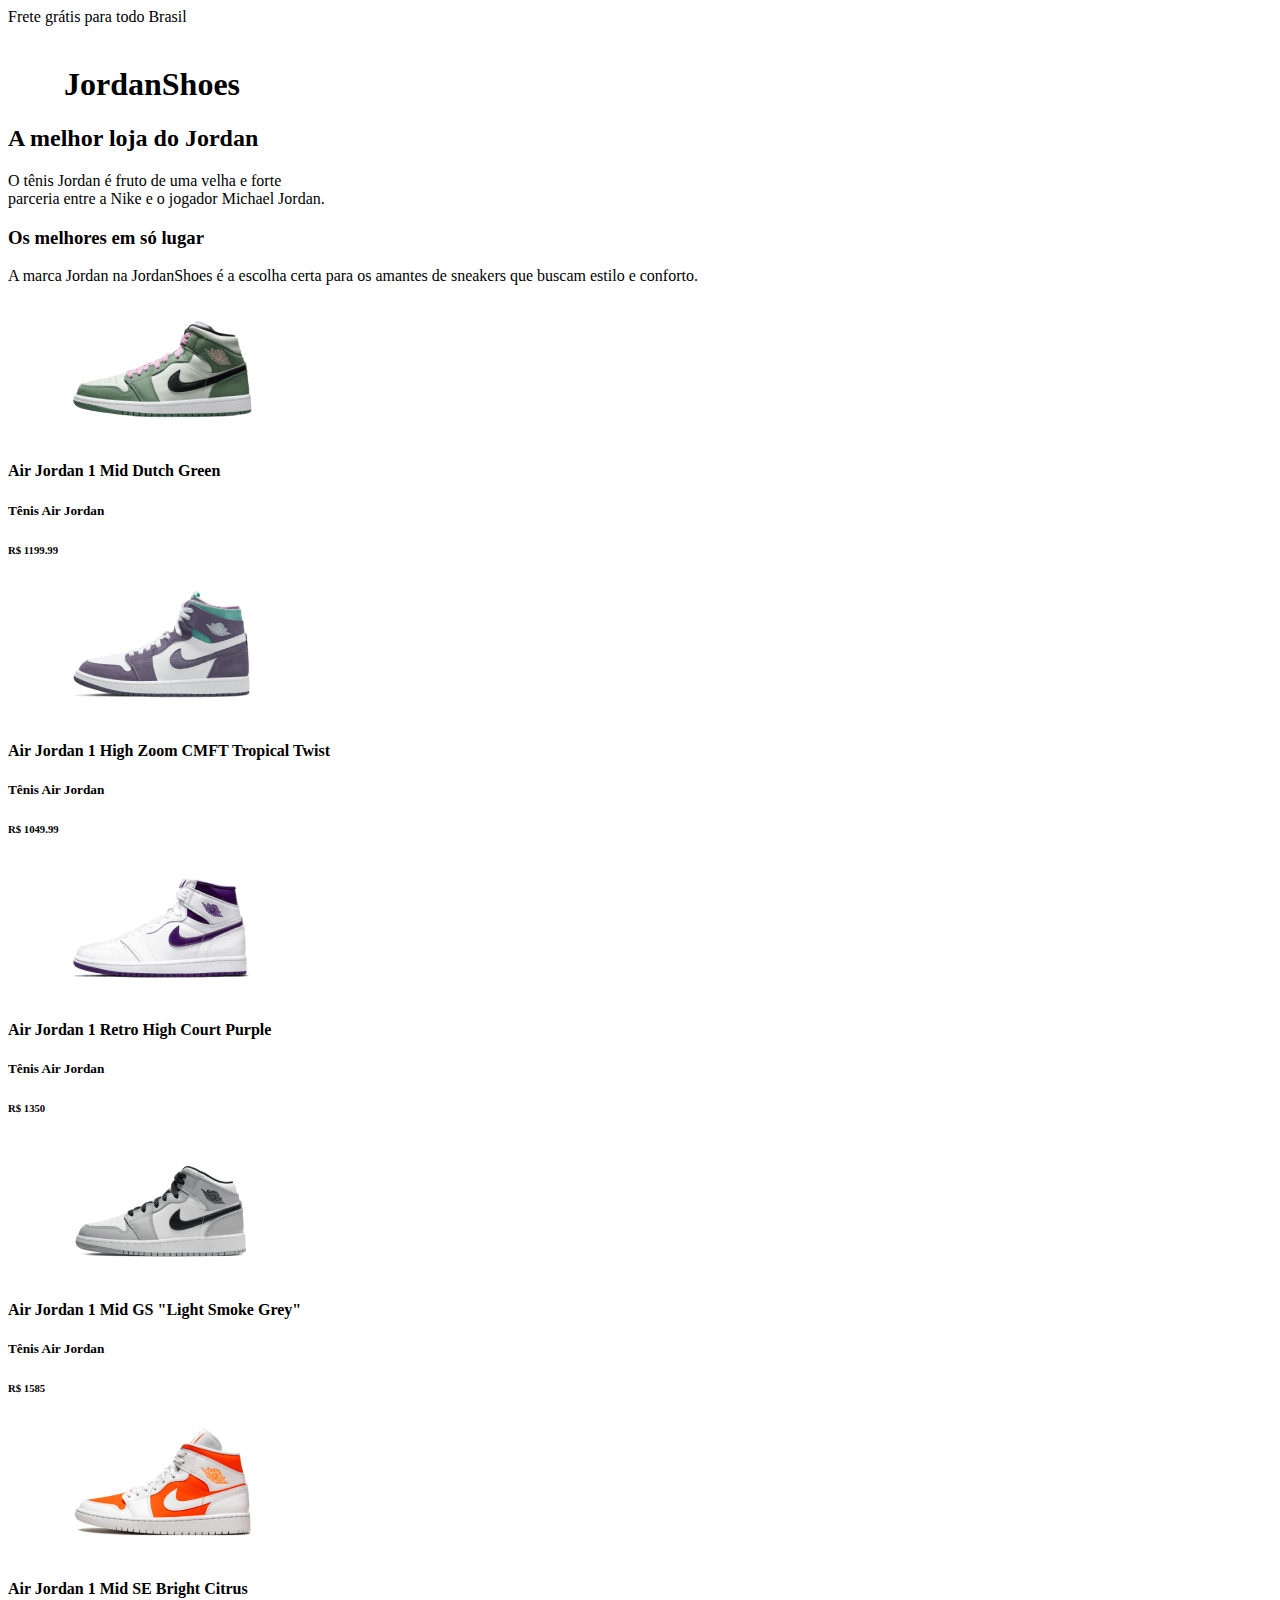
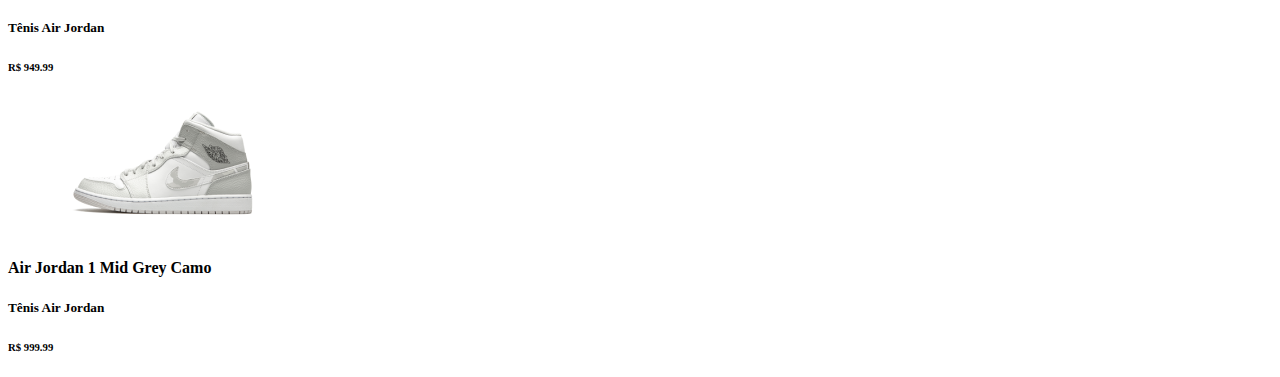
==== index.html @ 56c1b6da "commit" ====
<!DOCTYPE html>
<html lang="pt-br">
    <head>
        <meta charset="UTF-8" />
        <link rel="preconnect" href="https://fonts.googleapis.com" />
        <link rel="preconnect" href="https://fonts.gstatic.com" crossorigin />
        <link
            href="https://fonts.googleapis.com/css2?family=Archivo:ital,wght@0,100..900;1,100..900&family=Space+Grotesk:wght@300..700&display=swap"
            rel="stylesheet"
        />
        <meta http-equiv="X-UA-Compatible" content="IE=edge" />
        <meta name="viewport" content="width=device-width, initial-scale=1.0" />
        <link rel="icon" href="./images/favicon.png" type="image/x-icon" />
        <title>Jordan Shoes</title>
        <link rel="stylesheet" href="css/style.css" />
    </head>
    <body>
        <section class="top_fixed">
            Frete grátis para todo Brasil
        </section>

        <section class="hero">
            <div class="hero_content">
                <h1>
                    <img src="./images/logo-jordan.svg" alt="logo jordan" />
                    JordanShoes
                </h1>
            <h2>A melhor loja do Jordan</h2>
            <p>
                O tênis Jordan é fruto de uma velha e forte<br> parceria entre a
                Nike e o jogador Michael Jordan.
            </p>
            </div>
        </section>

        <main>
            <section class="produtos">
                <div class="heading_produtos">
                    <h3>Os melhores em só lugar</h3>
                <p>
                    A marca Jordan na JordanShoes é a escolha certa para os amantes
                    de sneakers que buscam estilo e conforto.
                </p>
                </div>
            
    
                <section class="lista_produtos">

                </section>

            </section>   
        </main>

        <script src="js/script.js"></script>
    </body>
</html>
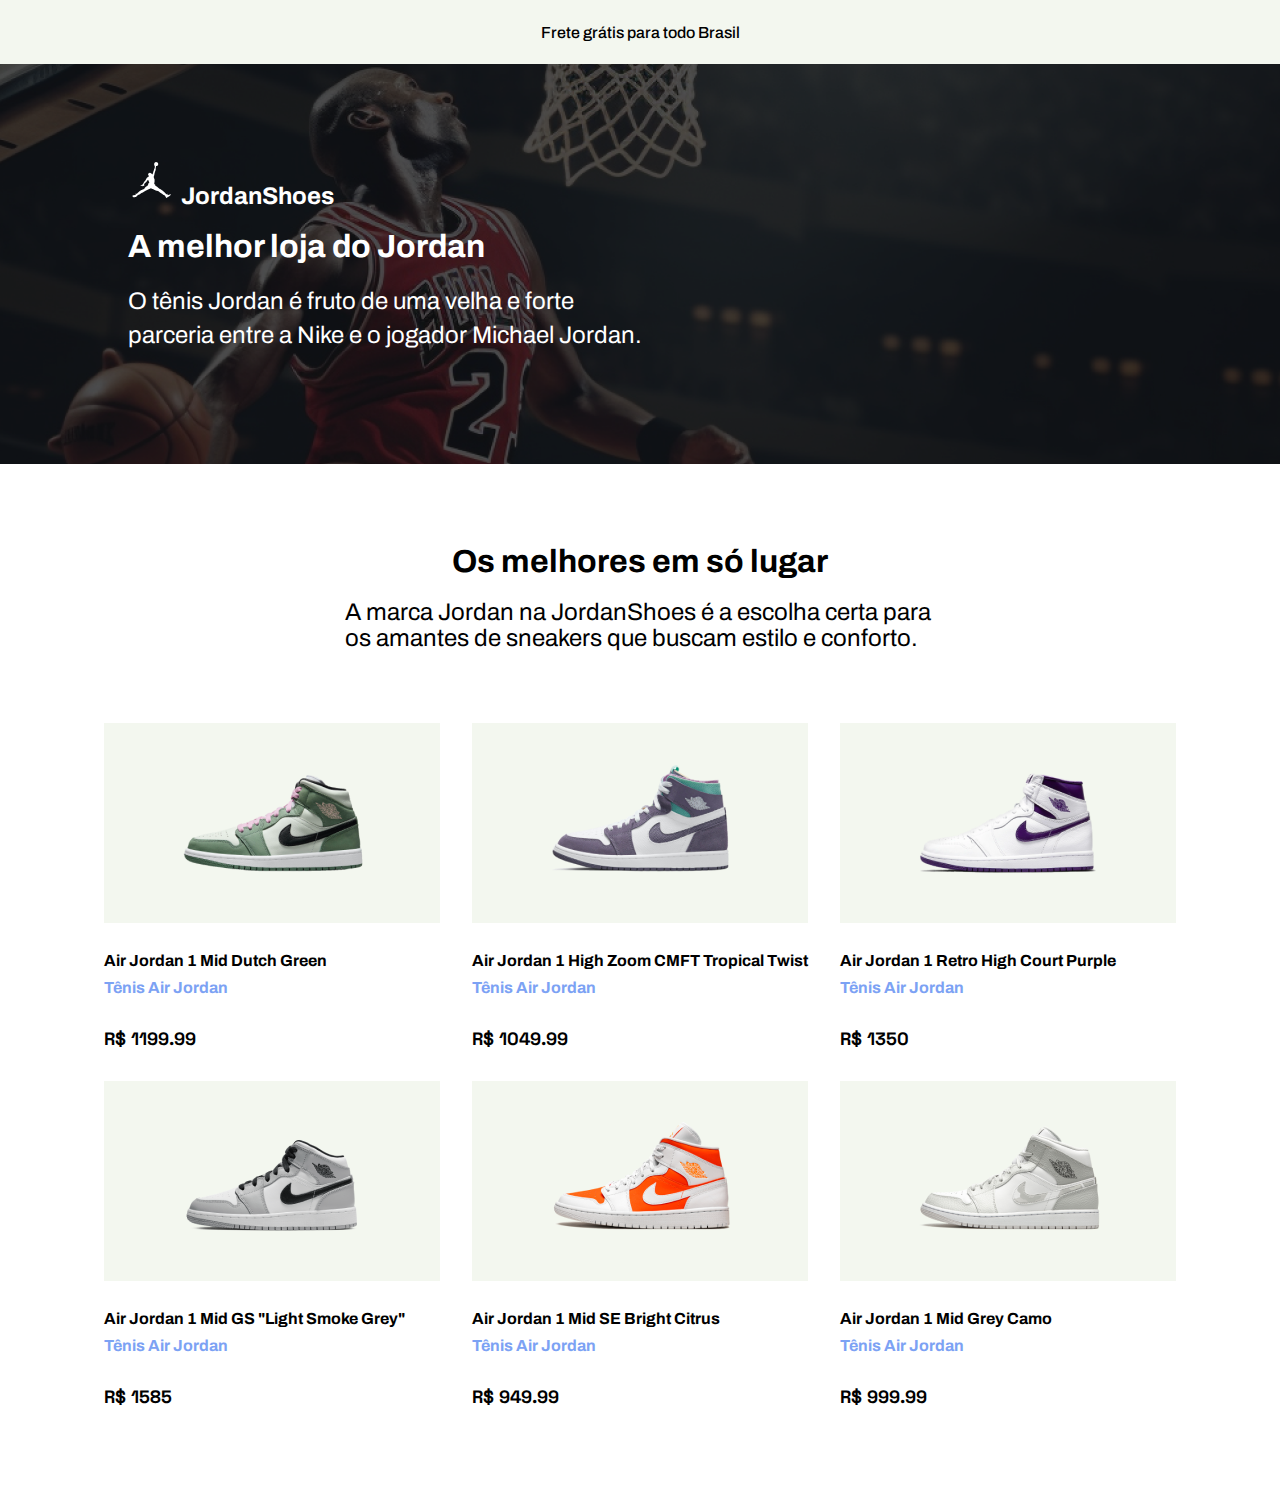
==== commit e48b2412: "Update index.html" ====
--- a/index.html
+++ b/index.html
@@ -12,7 +12,7 @@
         <meta name="viewport" content="width=device-width, initial-scale=1.0" />
         <link rel="icon" href="./images/favicon.png" type="image/x-icon" />
         <title>Jordan Shoes</title>
-        <link rel="stylesheet" href="css/style.css" />
+        <link rel="stylesheet" href="CSS/style.css" />
     </head>
     <body>
         <section class="top_fixed">
--- a/CSS/style.css
+++ b/CSS/style.css
@@ -0,0 +1,255 @@
+:root {
+    --brand_color: #7CA2F4;
+    --dark: #121214;
+    --white_soft: #F3F7EF;
+    --white: #FFFFFF;
+}
+
+* {
+    margin: 0;
+    padding: 0;
+    box-sizing: border-box;
+} 
+
+body {
+    width: 100%;
+    height: 100%;
+    font-family: Archivo, sans-serif;
+}
+
+.top_fixed {
+    width: 100%;
+    height: 64px;
+    background-color: var(--white_soft);
+    font-weight: 500;
+    display: flex;
+    align-items: center;
+    justify-content: center;
+}
+
+.hero {
+    width: 100%;
+    height: 400px;
+    background-image: url('../images/image-michael-jordan.png');
+    background-repeat: no-repeat;
+    background-size: cover;
+    background-position: center bottom;
+
+    display: flex;
+    align-items: center;
+    justify-content: center;
+}
+
+.hero_content {
+    width: 80%;
+    height: auto;
+    color: var(--white); 
+}
+
+.hero_content h1, .hero_content p {
+    font-size: 24px;
+    margin-bottom: 20px;
+}
+
+.hero_content h2 {
+    font-size: 32px;
+    margin-bottom: 20px;
+}
+
+.hero_content p {
+    line-height: 34px;
+}
+
+main {
+    width: 100%;
+    height: 100%;
+
+    display: flex;
+    align-items: center;
+    justify-content: center;
+}
+
+.produtos{
+    /* border: 1px solid red; */
+    width: 100%;
+    height: 100%;
+    margin-block: 80px;
+
+    display: flex;
+    flex-direction: column;
+    align-items: center;
+    justify-content: center;
+}
+
+.heading_produtos {
+    max-width: 590px;
+    height: 100%;
+    margin-bottom: 72px;
+}
+
+.heading_produtos h3 {
+    text-align: center;
+    font-size: 32px;
+    margin-bottom: 20px;
+}
+
+.heading_produtos p {
+    font-size: 24px;
+}
+
+.lista_produtos {
+    width: 100%;
+    height: 100%;
+
+    display: flex;
+    align-items: center;
+    justify-content: center;
+    flex-wrap: wrap;
+    gap: 32px;
+}
+
+.card_produto {
+    width: 336px;
+    height: 326px;
+}
+
+.card_produto figure {
+    width: 100%;
+    height: 200px;
+    background-color: var(--white_soft);
+
+    display: flex;
+    align-items: center;
+    justify-content: center;
+}
+
+.card_produto_detalhes {
+    margin-block: 24px;
+}
+
+.card_produto_detalhes h4 {
+    font-size: 16px;
+    font-weight: 700;
+    line-height: 28px;
+}
+
+.card_produto_detalhes h5 {
+    font-size: 16px;
+    line-height: 26px;
+    color: var(--brand_color);
+}
+
+.card_produto h6 {
+    font-size: 18px;
+    line-height: 28px;
+    font-family: 'Space Grotesk', sans-serif;
+}
+
+
+/* Responsividade */
+
+@media screen and (max-width: 768px) {
+    .top_fixed {
+        height: 41px;
+        font-size: 16px;
+    }
+
+    .hero {
+        height: 350px;
+    }
+
+    .hero_content h1 {
+        font-size: 18px;
+    }
+
+    .hero_content h2 {
+        font-size: 24px;
+    }
+
+    .hero_content p {
+        font-size: 18px;
+        line-height: 28px;
+    }
+
+    .heading_produtos {
+        padding-inline: 20px;
+    }
+
+    .heading_produtos h3 {
+        font-size: 24px;
+    }
+
+    .heading_produtos p {
+        font-size: 16px;
+        line-height: 26px;
+    }
+
+    .lista_produtos {
+        margin-block: 32px;
+        gap: 32px;
+    }
+
+    .card_produto_detalhes h4 {
+        font-size: 16px;
+    }
+
+    .card_produto_detalhes h5 {
+        font-size: 16px;
+    }
+
+    .card_produto h6 {
+        font-size: 20px;
+    }
+}
+
+
+
+
+@media screen and (min-width: 375px) and (max-width: 425px) {
+    .top_fixed {
+        height: 39px;
+        font-size: 16px;
+    }
+
+    .hero {
+        height: 350px;
+    }
+
+    .hero_content h1 {
+        font-size: 18px;
+    }
+
+    .hero_content h2 {
+        font-size: 22px;
+    }
+
+    .hero_content p {
+        font-size: 13px;
+        line-height: 26px;
+    }
+
+    .heading_produtos h3 {
+        font-size: 20px;
+    }
+
+    .heading_produtos p {
+        font-size: 12px;
+        line-height: 24px;
+        text-align: center;
+    }
+
+    .lista_produtos {
+        margin-block: 24px;
+        gap: 24px;
+    }
+
+    .card_produto {
+        width: 90%;
+    }
+
+    .card_produto_detalhes h4 {
+        font-size: 16px;
+    }
+
+}
+
